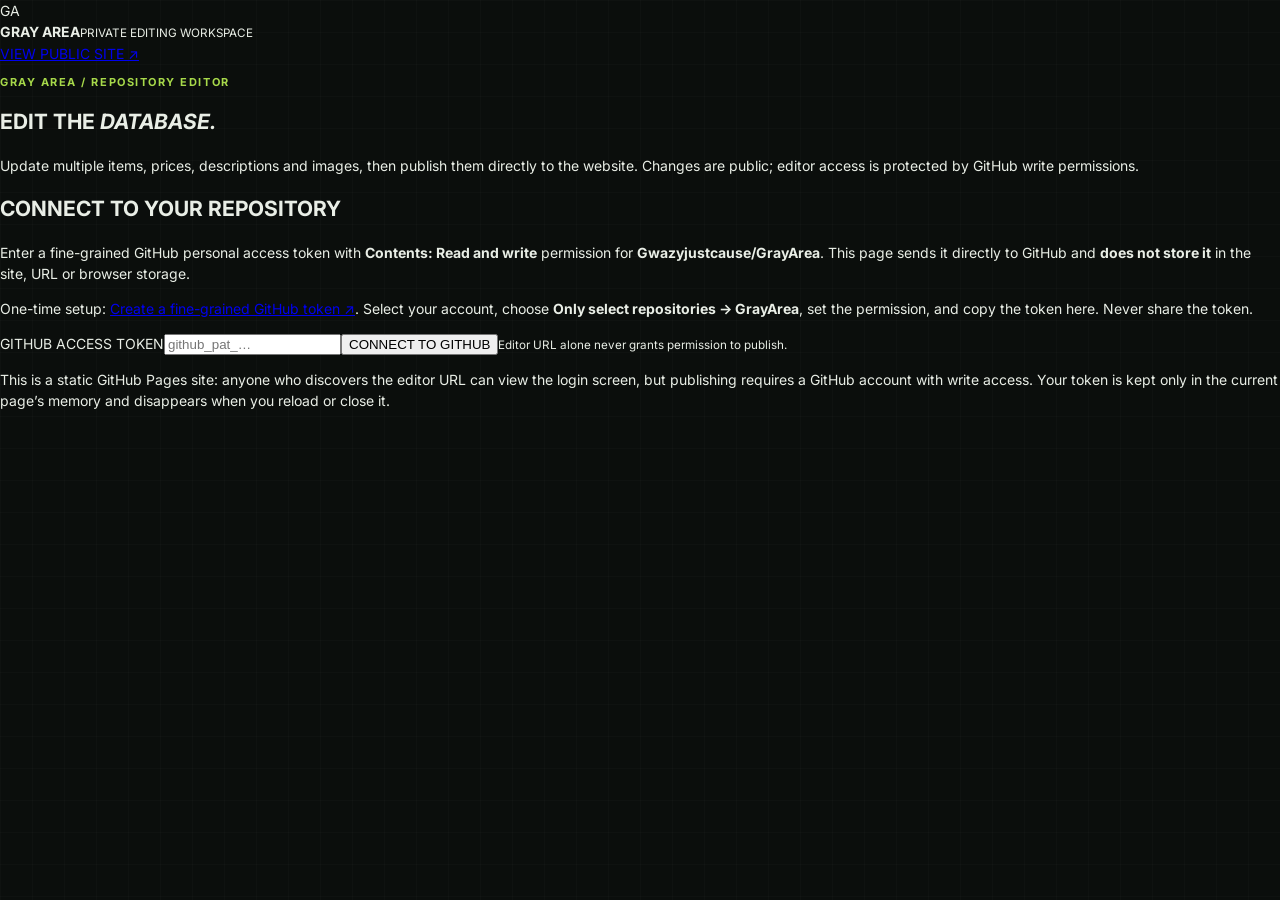
==== admin.html @ 48d6ee33 "Add unlisted credential-gated Gray Area admin editing page" ====
<!doctype html><html lang="en"><head><meta charset="utf-8"><meta name="viewport" content="width=device-width,initial-scale=1"><meta name="robots" content="noindex,nofollow"><title>Gray Area · Editor</title><link href="https://fonts.googleapis.com/css2?family=Barlow+Condensed:wght@500;600;700&family=Inter:wght@400;500;600&display=swap" rel="stylesheet"><link rel="stylesheet" href="styles.css"><link rel="stylesheet" href="site.css"><link rel="stylesheet" href="admin.css"></head><body>
<header class="editor-header"><div class="editor-logo"><span>GA</span><div><b>GRAY AREA</b><small>PRIVATE EDITING WORKSPACE</small></div></div><a href="index.html">VIEW PUBLIC SITE ↗</a></header>
<main class="editor-shell">
<section class="editor-intro"><p class="kicker">GRAY AREA / REPOSITORY EDITOR</p><h1>EDIT THE <em>DATABASE.</em></h1><p>Update multiple items, prices, descriptions and images, then publish them directly to the website. Changes are public; editor access is protected by GitHub write permissions.</p></section>
<section id="loginPanel" class="editor-login">
<div><h2>CONNECT TO YOUR REPOSITORY</h2><p>Enter a fine-grained GitHub personal access token with <b>Contents: Read and write</b> permission for <b>Gwazyjustcause/GrayArea</b>. This page sends it directly to GitHub and <b>does not store it</b> in the site, URL or browser storage.</p><p>One-time setup: <a href="https://github.com/settings/personal-access-tokens/new" target="_blank" rel="noopener noreferrer">Create a fine-grained GitHub token ↗</a>. Select your account, choose <b>Only select repositories → GrayArea</b>, set the permission, and copy the token here. Never share the token.</p></div>
<form id="connectForm"><label for="token">GITHUB ACCESS TOKEN</label><input id="token" type="password" required autocomplete="off" spellcheck="false" placeholder="github_pat_…"><button type="submit" id="connectButton">CONNECT TO GITHUB</button><small>Editor URL alone never grants permission to publish.</small></form>
</section>
<section id="workspace" hidden><div class="editor-workbar"><div><small>CONNECTED AS <b id="account">—</b></small><span id="syncStatus">Loading data…</span></div><div class="editor-workactions"><button id="newItem" type="button">+ ADD ITEM</button><button id="discard" type="button">DISCARD DRAFT</button><button id="disconnect" type="button">DISCONNECT</button></div></div>
<div class="editor-grid"><section class="editor-list"><div class="editor-list-header"><h2>ITEMS</h2><b id="totalCount">0</b></div><input id="filter" placeholder="Search item name, ID or category…" type="search" autocomplete="off"><div id="itemList" class="editor-item-list"></div><button id="loadMore" type="button">LOAD MORE</button></section>
<section class="editor-details"><h2 id="formHeading">SELECT AN ITEM</h2><p id="formSubheading">Select something on the left or add a new item.</p><form id="itemForm" hidden>
<label>ITEM NAME<input id="itemName" maxlength="120" required></label>
<div class="editor-2"><label>DISPLAY CATEGORY<input id="itemCategory" maxlength="80" required></label><label>DATASET (NEW ITEMS)<input id="itemDataset" maxlength="60" placeholder="e.g. loot_items"></label></div>
<div class="editor-2"><label>SELL PRICE ($)<input id="itemPrice" type="number" min="0" step=".01" required></label><label>INVENTORY SLOTS<input id="itemSlots" type="number" min="1" max="9999" required></label></div>
<label>DESCRIPTION<textarea id="itemDescription" rows="3" maxlength="1000" placeholder="Optional item notes"></textarea></label>
<div class="editor-imagebox"><label>ITEM IMAGE<input id="itemImage" type="file" accept="image/png,image/jpeg,image/webp,image/gif"></label><div class="editor-preview"><img id="imagePreview" alt="Item image preview" hidden><span id="emptyPreview">No image</span></div><p>PNG, JPG, WebP or GIF. Images are resized and uploaded to the repository as WebP when you publish.</p><label>OR IMAGE URL<input id="itemImageUrl" type="text" placeholder="https://… or admin-images/…"></label></div>
<div class="editor-editactions"><button id="stageItem" type="submit">ADD TO CHANGES</button><button id="revertItem" type="button" hidden>REVERT PUBLISHED EDIT</button><button id="deleteItem" type="button" hidden>DELETE ADDED ITEM</button></div></form>
</section></div>
<div id="publishBar" class="editor-publish"><div><strong id="changeCount">NO CHANGES</strong><small id="message">Edit or add an item, then click “Add to changes”.</small></div><button id="publish" type="button" disabled>PUBLISH TO WEBSITE</button></div>
</section>
<p class="editor-security">This is a static GitHub Pages site: anyone who discovers the editor URL can view the login screen, but publishing requires a GitHub account with write access. Your token is kept only in the current page’s memory and disappears when you reload or close it.</p>
</main><script src="admin.js" defer></script></body></html>
---- styles.css ----
:root{--ink:#e9eee6;--muted:#929b91;--bg:#0b0e0c;--panel:#111612;--line:#263027;--green:#a7cb45;--orange:#e59a45;--red:#d9665d;--shadow:0 24px 80px #0008}*{box-sizing:border-box}html{scroll-behavior:smooth}body{margin:0;background:var(--bg);color:var(--ink);font:14px/1.5 Inter,system-ui,sans-serif;background-image:linear-gradient(#ffffff04 1px,transparent 1px),linear-gradient(90deg,#ffffff04 1px,transparent 1px);background-size:32px 32px}.topbar{height:72px;padding:0 clamp(20px,5vw,76px);display:flex;align-items:center;justify-content:space-between;border-bottom:1px solid var(--line);background:#0b0e0ce8;backdrop-filter:blur(14px);position:sticky;top:0;z-index:10}.brand{color:var(--ink);text-decoration:none;display:flex;align-items:center;gap:12px;font:700 21px Barlow Condensed,sans-serif;letter-spacing:.12em}.brand-mark{display:grid;place-items:center;width:38px;height:38px;background:var(--green);color:#111;font-size:18px;letter-spacing:0;clip-path:polygon(10% 0,100% 0,100% 80%,85% 100%,0 100%,0 20%)}.build{font:600 11px Inter;letter-spacing:.13em;color:var(--muted);display:flex;align-items:center;gap:8px}.live-dot{width:7px;height:7px;border-radius:50%;background:var(--green);box-shadow:0 0 12px var(--green)}main{max-width:1480px;margin:auto}.hero{padding:clamp(70px,10vw,145px) clamp(20px,7vw,110px) 80px;min-height:570px;position:relative;overflow:hidden}.hero:after{content:"GA";position:absolute;right:-1vw;top:-80px;font:700 min(46vw,700px)/1 Barlow Condensed;color:#ffffff025;pointer-events:none}.eyebrow{font:600 11px Inter;letter-spacing:.2em;color:var(--green);margin:0 0 14px}.hero h1{font:700 clamp(56px,8vw,116px)/.84 Barlow Condensed,sans-serif;text-transform:uppercase;letter-spacing:-.035em;margin:0;max-width:1000px}.hero h1 em{color:var(--green);font-style:normal}.hero h1 span{color:transparent;-webkit-text-stroke:1px #6f786f}.intro{max-width:650px;color:#b6beb5;font-size:16px;margin:30px 0}.search-shell{height:68px;max-width:760px;display:flex;align-items:center;border:1px solid #3d493e;background:#141a15;position:relative;z-index:1;box-shadow:0 15px 50px #0006}.search-shell:focus-within{border-color:var(--green);box-shadow:0 0 0 3px #a7cb4516}.search-icon{font:500 29px Barlow Condensed;padding:0 20px;color:var(--green)}.search-shell input{height:100%;flex:1;border:0;outline:0;color:var(--ink);background:transparent;font:500 16px Inter;min-width:0}.search-shell input::placeholder{color:#697269}.search-shell kbd{margin:0 18px;padding:3px 9px;border:1px solid #3b443c;background:#0e120f;color:var(--muted)}.quick-stats{display:flex;gap:28px;margin-top:18px;color:var(--muted);font-size:12px;text-transform:uppercase;letter-spacing:.08em}.quick-stats b{color:var(--ink)}.catalog{display:grid;grid-template-columns:260px 1fr;border-top:1px solid var(--line);min-height:800px}.filters{padding:32px 24px 50px;border-right:1px solid var(--line);background:#0e120f}.filter-heading{display:flex;justify-content:space-between;align-items:center;font:600 11px Inter;letter-spacing:.14em;color:var(--muted);margin-bottom:20px}.filter-heading button{color:var(--green);background:none;border:0;font:600 10px Inter;cursor:pointer}.category-list{display:grid;gap:4px}.category-button{width:100%;border:0;border-left:2px solid transparent;background:none;color:#9aa39a;padding:10px 12px;text-align:left;cursor:pointer;display:flex;justify-content:space-between;font:500 12px Inter;text-transform:capitalize}.category-button:hover{background:#171d18;color:var(--ink)}.category-button.active{background:#1b231c;color:var(--green);border-left-color:var(--green)}.category-button small{color:#616b62}.results-area{padding:42px clamp(20px,4vw,56px) 80px}.results-head{display:flex;align-items:end;justify-content:space-between;margin-bottom:28px}.results-head h2{font:600 36px Barlow Condensed;margin:0;text-transform:uppercase;letter-spacing:.02em}.sort-label{font:600 10px Inter;letter-spacing:.12em;color:var(--muted);display:flex;align-items:center;gap:10px}.sort-label select{appearance:none;background:#141a15;color:var(--ink);border:1px solid var(--line);padding:10px 32px 10px 12px;font:500 12px Inter}.status{padding:40px 0;color:var(--muted)}.item-grid{display:grid;grid-template-columns:repeat(auto-fill,minmax(235px,1fr));gap:12px}.item-card{position:relative;min-height:218px;padding:18px;background:var(--panel);border:1px solid var(--line);cursor:pointer;text-align:left;color:var(--ink);overflow:hidden;transition:transform .16s,border-color .16s,background .16s}.item-card:hover{transform:translateY(-3px);border-color:#61713e;background:#151c16}.item-card:focus-visible{outline:2px solid var(--green);outline-offset:2px}.item-image{height:94px;display:grid;place-items:center;margin:-5px 0 10px}.item-image img{max-height:88px;max-width:92%;object-fit:contain;filter:drop-shadow(0 8px 12px #0008)}.image-fallback{font:700 46px Barlow Condensed;color:#29322a}.tag{display:inline-block;color:var(--green);font:600 9px Inter;letter-spacing:.13em;text-transform:uppercase;margin-bottom:5px}.item-card h3{font:600 21px/1.05 Barlow Condensed;margin:0 0 12px;text-transform:uppercase}.card-meta{display:flex;justify-content:space-between;align-items:end;color:var(--muted);font-size:11px}.price{font:600 17px Barlow Condensed;color:var(--ink)}.decision{position:absolute;right:0;top:0;padding:6px 9px;font:600 9px Inter;letter-spacing:.1em;background:#222b23;color:#aeb7ae}.decision.keep{color:var(--green)}.decision.sell{color:var(--orange)}.decision.mission{color:#8bb9e1}.load-more{display:block;margin:30px auto 0;background:var(--green);color:#0b0e0c;border:0;padding:14px 28px;font:700 12px Inter;letter-spacing:.12em;cursor:pointer}dialog{width:min(680px,calc(100% - 28px));border:1px solid #435045;background:#111612;color:var(--ink);padding:0;box-shadow:var(--shadow)}dialog::backdrop{background:#050705d9;backdrop-filter:blur(5px)}.dialog-close{position:absolute;right:12px;top:8px;border:0;background:none;color:var(--muted);font-size:28px;cursor:pointer}.detail{padding:42px}.detail-top{display:grid;grid-template-columns:160px 1fr;gap:25px;align-items:center}.detail-image{height:140px;background:#0d110e;display:grid;place-items:center}.detail-image img{max-width:90%;max-height:125px;object-fit:contain}.detail h2{font:700 40px/1 Barlow Condensed;margin:5px 0 10px;text-transform:uppercase}.detail p{color:#aeb6ad}.detail-grid{display:grid;grid-template-columns:repeat(3,1fr);gap:1px;background:var(--line);margin-top:28px;border:1px solid var(--line)}.detail-stat{background:#121713;padding:14px}.detail-stat small{display:block;color:var(--muted);font-size:9px;letter-spacing:.12em;text-transform:uppercase}.detail-stat b{font:600 17px Barlow Condensed}.raw-fields{margin-top:25px;border-top:1px solid var(--line);padding-top:18px;display:grid;grid-template-columns:1fr 1fr;gap:9px 20px}.raw-field{display:flex;justify-content:space-between;gap:12px;color:var(--muted);font-size:11px}.raw-field b{color:var(--ink);font-weight:500;text-align:right;overflow-wrap:anywhere}footer{display:flex;justify-content:space-between;padding:28px clamp(20px,5vw,76px);border-top:1px solid var(--line);color:#687168;font-size:10px;letter-spacing:.1em}@media(max-width:780px){.topbar{height:62px}.hero{padding-top:70px;min-height:auto}.hero h1{font-size:58px}.quick-stats{gap:12px;flex-wrap:wrap}.catalog{display:block}.filters{border-right:0;border-bottom:1px solid var(--line);padding:20px}.category-list{display:flex;overflow:auto;padding-bottom:6px}.category-button{width:auto;flex:0 0 auto;border-left:0;border-bottom:2px solid transparent}.category-button.active{border-bottom-color:var(--green)}.results-area{padding-top:28px}.results-head{align-items:flex-start;gap:20px}.item-grid{grid-template-columns:repeat(2,minmax(0,1fr));gap:8px}.item-card{min-height:200px;padding:13px}.detail{padding:38px 22px 25px}.detail-top{grid-template-columns:1fr}.detail-image{height:120px}.detail-grid{grid-template-columns:1fr 1fr}.raw-fields{grid-template-columns:1fr}footer{display:grid;gap:8px}}@media(max-width:430px){.hero h1{font-size:49px}.search-shell{height:58px}.search-shell kbd{display:none}.item-grid{grid-template-columns:1fr}.sort-label{display:none}}
---- site.css ----
:root{--ga-bg:#090d0a;--ga-panel:#111712;--ga-panel2:#161e17;--ga-line:#28342a;--ga-green:#a7d94a;--ga-orange:#df9b55;--ga-text:#e8ede7;--ga-muted:#8f9b90}.site-header{position:sticky;top:0;z-index:20;display:grid;grid-template-columns:auto 1fr auto;align-items:center;gap:32px;padding:0 4vw;height:70px;border-bottom:1px solid var(--ga-line);background:rgba(9,13,10,.96);backdrop-filter:blur(12px)}.site-brand{display:flex;align-items:center;gap:10px;color:var(--ga-text);text-decoration:none;font-family:'Barlow Condensed',sans-serif;letter-spacing:.08em}.site-brand span{display:grid;place-items:center;width:35px;height:35px;background:var(--ga-green);color:#111;font-weight:800}.site-header nav{display:flex;justify-content:center;gap:28px}.site-header nav a{padding:25px 0 22px;color:var(--ga-muted);text-decoration:none;font:600 12px Inter,sans-serif;border-bottom:2px solid transparent}.site-header nav a:hover,.site-header nav a.active{color:var(--ga-text);border-color:var(--ga-green)}.header-cta,.primary,.secondary{display:inline-flex;align-items:center;justify-content:center;text-decoration:none;font:700 12px 'Barlow Condensed',sans-serif;letter-spacing:.08em}.header-cta,.primary{padding:11px 16px;background:var(--ga-green);color:#111}.secondary{padding:11px 16px;border:1px solid #59655a;color:var(--ga-text)}.site-main{max-width:1440px;margin:auto;padding:0 4vw}.home-hero{min-height:590px;display:grid;grid-template-columns:minmax(0,1.5fr) minmax(300px,.65fr);align-items:center;gap:8vw;border-bottom:1px solid var(--ga-line);background:radial-gradient(circle at 15% 40%,rgba(117,153,55,.13),transparent 34%)}.kicker{color:var(--ga-green);font:700 11px Inter,sans-serif;letter-spacing:.14em}.home-hero h1,.page-hero h1{margin:14px 0;color:var(--ga-text);font:700 clamp(66px,9vw,130px)/.8 'Barlow Condensed',sans-serif;text-transform:uppercase}.home-hero h1 em,.page-hero h1 em{color:var(--ga-green);font-style:normal}.home-hero>div>p:not(.kicker){max-width:650px;color:#a8b1a8;font-size:17px;line-height:1.7}.hero-actions{display:flex;gap:10px;margin-top:28px}.field-brief{padding:28px;border:1px solid #3b493b;background:linear-gradient(145deg,#172018,#0f1410)}.field-brief>span{color:var(--ga-green);font:700 10px Inter,sans-serif;letter-spacing:.14em}.field-brief strong{display:block;margin:16px 0;color:var(--ga-text);font:700 34px/1 'Barlow Condensed',sans-serif;text-transform:uppercase}.field-brief p{color:var(--ga-muted);font-size:13px;line-height:1.6}.field-brief a{color:var(--ga-green);font-size:12px;text-decoration:none}.decision-grid{display:grid;grid-template-columns:repeat(4,1fr);margin:54px 0;gap:1px;background:var(--ga-line);border:1px solid var(--ga-line)}.decision-card{min-height:260px;padding:26px;background:var(--ga-panel);color:var(--ga-text);text-decoration:none;transition:.2s}.decision-card:hover{background:var(--ga-panel2);transform:translateY(-3px)}.decision-card small{color:var(--ga-green);font-weight:700;letter-spacing:.12em}.decision-card h2{margin:55px 0 8px;font:700 31px 'Barlow Condensed',sans-serif;text-transform:uppercase}.decision-card p{min-height:58px;color:var(--ga-muted);font-size:12px;line-height:1.55}.decision-card b{color:var(--ga-green);font:700 11px Inter,sans-serif}.intel-strip{display:grid;grid-template-columns:repeat(4,1fr);padding:26px 0;border-block:1px solid var(--ga-line)}.intel-strip div{padding:0 22px;border-right:1px solid var(--ga-line)}.intel-strip div:last-child{border:0}.intel-strip small,.intel-strip span{display:block;color:var(--ga-muted);font-size:10px}.intel-strip strong{display:block;margin:4px 0;color:var(--ga-text);font:700 32px 'Barlow Condensed',sans-serif}.section-block{padding:78px 0}.section-heading h2{margin:8px 0 30px;color:var(--ga-text);font:700 44px 'Barlow Condensed',sans-serif;text-transform:uppercase}.steps{display:grid;grid-template-columns:repeat(4,1fr);gap:18px}.steps article,.guide-card,.weapon-card,.vendor-card,.route-card{padding:23px;border:1px solid var(--ga-line);background:var(--ga-panel)}.steps article>span{display:grid;place-items:center;width:30px;height:30px;background:var(--ga-green);color:#111;font-weight:800}.steps h3,.guide-card h3,.route-card h3{margin:25px 0 8px;color:var(--ga-text);font:700 23px 'Barlow Condensed',sans-serif;text-transform:uppercase}.steps p,.guide-card p,.route-card p,.weapon-card p,.vendor-card p{color:var(--ga-muted);font-size:12px;line-height:1.6}.site-footer{display:flex;justify-content:space-between;padding:26px 4vw;border-top:1px solid var(--ga-line);color:#667067;font-size:9px;letter-spacing:.08em}.page-hero{padding:95px 0 55px;border-bottom:1px solid var(--ga-line)}.page-hero h1{font-size:clamp(58px,8vw,108px)}.page-hero>p:last-child{max-width:720px;color:#aab3aa;font-size:16px;line-height:1.6}.guide-grid{display:grid;grid-template-columns:repeat(3,1fr);gap:16px}.guide-card strong{display:block;color:var(--ga-green);font:700 28px 'Barlow Condensed',sans-serif}.route-list,.weapon-list,.vendor-list{display:grid;gap:14px}.route-card{display:grid;grid-template-columns:110px 1fr auto;align-items:center;gap:24px}.route-number{color:var(--ga-green);font:700 54px 'Barlow Condensed',sans-serif}.route-card h3{margin:0 0 5px}.route-yield{color:var(--ga-text);font:700 22px 'Barlow Condensed',sans-serif;white-space:nowrap}.warning{margin:22px 0;padding:16px;border-left:3px solid var(--ga-orange);background:#1c1710;color:#bea889;font-size:12px}.weapon-card{display:grid;grid-template-columns:120px 1fr 210px;gap:22px;align-items:center}.weapon-image{display:grid;place-items:center;height:100px;background:#0b100c}.weapon-image img{max-width:95%;max-height:90%;object-fit:contain}.weapon-image span{color:#344035;font:700 30px 'Barlow Condensed',sans-serif}.weapon-card h2{margin:0;color:var(--ga-text);font:700 30px 'Barlow Condensed',sans-serif}.weapon-tags{display:flex;flex-wrap:wrap;gap:5px;margin-top:10px}.weapon-tags span,.confidence{padding:5px 7px;border:1px solid #3c493d;color:#aab4aa;font-size:9px;text-transform:uppercase}.weapon-verdict{padding-left:20px;border-left:1px solid var(--ga-line)}.weapon-verdict b{display:block;color:var(--ga-green);font:700 20px 'Barlow Condensed',sans-serif}.weapon-verdict span{color:var(--ga-muted);font-size:10px}.vendor-list{grid-template-columns:repeat(3,1fr)}.vendor-card h2{margin:10px 0;color:var(--ga-text);font:700 28px 'Barlow Condensed',sans-serif}.vendor-card>span{display:inline-grid;place-items:center;width:38px;height:38px;background:#1c271b;color:var(--ga-green);font-weight:800}.vendor-card ul{padding-left:17px;color:#aab3aa;font-size:12px;line-height:1.8}.vendor-priority{color:var(--ga-green);font:700 10px Inter,sans-serif;letter-spacing:.1em}.source-list{margin-top:35px;color:#738074;font-size:10px;line-height:1.7}.source-list a{color:#9fba77}.catalog-page{max-width:none;padding:0}.catalog-page .topbar{display:none}.catalog-page main{padding-top:25px}.catalog-page .hero{padding-top:80px}.catalog-nav{position:sticky;top:0;z-index:30}
@media(max-width:980px){.site-header{grid-template-columns:auto 1fr}.header-cta{display:none}.site-header nav{justify-content:flex-end;gap:15px}.decision-grid,.steps,.intel-strip{grid-template-columns:repeat(2,1fr)}.home-hero{grid-template-columns:1fr;padding:80px 0}.field-brief{margin-bottom:50px}.guide-grid,.vendor-list{grid-template-columns:1fr 1fr}.weapon-card{grid-template-columns:100px 1fr}.weapon-verdict{grid-column:2}.route-card{grid-template-columns:70px 1fr}.route-yield{grid-column:2}}
@media(max-width:650px){.site-header{height:auto;padding:12px 18px;display:flex;align-items:flex-start}.site-brand b{display:none}.site-header nav{overflow-x:auto;justify-content:flex-start;gap:16px}.site-header nav a{padding:10px 0;white-space:nowrap}.site-main{padding:0 18px}.home-hero{min-height:auto}.home-hero h1{font-size:66px}.decision-grid,.steps,.intel-strip,.guide-grid,.vendor-list{grid-template-columns:1fr}.decision-card{min-height:210px}.decision-card h2{margin-top:35px}.intel-strip div{padding:16px 4px;border-right:0;border-bottom:1px solid var(--ga-line)}.weapon-card{grid-template-columns:1fr}.weapon-image{height:150px}.weapon-verdict{grid-column:auto;border-left:0;border-top:1px solid var(--ga-line);padding:14px 0 0}.route-card{grid-template-columns:55px 1fr}.site-footer{gap:16px;flex-direction:column}}

.weapon-hero{display:grid;grid-template-columns:1fr 300px;gap:8vw;align-items:end}.loadout-rule{padding:28px;border:1px solid #405040;background:radial-gradient(circle at top right,rgba(167,217,74,.15),transparent 55%),#111712}.loadout-rule small{color:var(--ga-green);letter-spacing:.12em}.loadout-rule strong{display:block;margin:15px 0;color:var(--ga-text);font:700 45px/.84 'Barlow Condensed',sans-serif}.loadout-rule p{color:var(--ga-muted);font-size:11px;line-height:1.6}.weapon-path{display:grid;grid-template-columns:1fr auto 1fr auto 1fr auto 1fr;align-items:center;gap:10px}.weapon-path>i{color:#637063;font-style:normal;font-size:24px}.path-stage{position:relative;min-height:275px;padding:18px;border:1px solid var(--ga-line);background:linear-gradient(180deg,#121a13,#0d120e)}.path-stage.recommended{border-color:var(--ga-green);box-shadow:inset 0 0 30px rgba(167,217,74,.06)}.path-stage>span{position:absolute;right:12px;top:10px;color:#3e4c40;font:700 25px 'Barlow Condensed',sans-serif}.path-stage img{display:block;width:100%;height:105px;margin:18px 0;object-fit:contain}.path-stage small{color:var(--ga-green);font-size:9px;letter-spacing:.1em}.path-stage h3{margin:5px 0;color:var(--ga-text);font:700 25px 'Barlow Condensed',sans-serif}.path-stage p{color:var(--ga-muted);font-size:10px;line-height:1.5}.comparison-wrap{overflow-x:auto;border:1px solid var(--ga-line)}.weapon-table{width:100%;min-width:780px;border-collapse:collapse;background:var(--ga-panel);color:#aab3aa;font-size:11px}.weapon-table th{padding:12px 15px;background:#0d120e;color:#687469;text-align:left;font-size:9px;letter-spacing:.1em}.weapon-table td{padding:15px;border-top:1px solid var(--ga-line)}.weapon-table tr.highlight{background:#182117}.weapon-table td b{display:block;color:var(--ga-text);font:700 18px 'Barlow Condensed',sans-serif}.weapon-table td small{color:#788379}.meter{display:block;width:110px;height:6px;background:#293029}.meter i{display:block;height:100%;background:var(--ga-green)}.cost{display:inline-block;padding:5px 7px;border:1px solid}.cost.low{color:var(--ga-green)}.cost.medium{color:#dcc264}.cost.high{color:#e18b62}.chart-note{color:#667168;font-size:9px}.ammo-section{border-block:1px solid var(--ga-line)}.ammo-grid{display:grid;grid-template-columns:1fr 1fr;gap:14px}.ammo-grid article{padding:20px;border:1px solid var(--ga-line);background:var(--ga-panel)}.ammo-grid header{display:flex;justify-content:space-between}.ammo-grid header b{color:var(--ga-text);font:700 22px 'Barlow Condensed',sans-serif}.ammo-grid header span{color:#718073;font-size:9px}.ammo-ladder{display:flex;align-items:center;gap:7px;margin:20px 0}.ammo-ladder span,.ammo-ladder strong{padding:6px 8px;border:1px solid #3d483e;color:#9ca89e;font-size:10px}.ammo-ladder strong{border-color:var(--ga-green);color:var(--ga-green)}.ammo-ladder i{color:#566157;font-style:normal}.ammo-grid p{color:var(--ga-muted);font-size:10px;line-height:1.55}.unlock-grid{display:grid;grid-template-columns:repeat(3,1fr);gap:15px}.unlock-grid article{padding:20px;border:1px solid var(--ga-line);background:var(--ga-panel)}.unlock-image{height:150px;margin:-5px -5px 18px;background:radial-gradient(circle,#263027,#0b100c)}.unlock-image img{width:100%;height:100%;object-fit:contain}.unlock-grid h3{margin:10px 0;color:var(--ga-text);font:700 26px 'Barlow Condensed',sans-serif}.unlock-grid ol{padding-left:18px;color:#a0aaa1;font-size:10px;line-height:1.8}.unlock-grid article>b{color:var(--ga-green);font-size:10px}.risk{display:inline-block;padding:5px 7px;border:1px solid;font-size:8px;letter-spacing:.08em}.risk.medium{color:#d7bd62}.risk.high,.risk.extreme{color:#dd825f}.build-priority{display:grid;grid-template-columns:repeat(4,1fr);gap:1px;background:var(--ga-line);border:1px solid var(--ga-line)}.build-priority article{padding:22px;background:var(--ga-panel)}.build-priority span{color:var(--ga-green);font:700 28px 'Barlow Condensed',sans-serif}.build-priority b{display:block;margin:20px 0 8px;color:var(--ga-text);font:700 20px 'Barlow Condensed',sans-serif}.build-priority p{color:var(--ga-muted);font-size:10px;line-height:1.5}
@media(max-width:980px){.weapon-hero{grid-template-columns:1fr}.weapon-path{grid-template-columns:1fr 1fr}.weapon-path>i{display:none}.unlock-grid{grid-template-columns:1fr}.build-priority{grid-template-columns:1fr 1fr}}
@media(max-width:650px){.weapon-path,.ammo-grid,.build-priority{grid-template-columns:1fr}.loadout-rule{margin-bottom:20px}.ammo-ladder{flex-wrap:wrap}}

.money-hero{display:grid;grid-template-columns:1fr 290px;gap:8vw;align-items:end}.jackpot-card{position:relative;overflow:hidden;min-height:285px;padding:22px;border:1px solid #88733d;background:radial-gradient(circle at 65% 24%,rgba(213,176,67,.25),transparent 38%),linear-gradient(140deg,#241f10,#12160e)}.jackpot-card img{display:block;width:100%;height:135px;object-fit:contain}.jackpot-card small,.jackpot-card span{display:block;color:#d3b968;font-size:9px;letter-spacing:.1em}.jackpot-card strong{display:block;color:#fbdd71;font:700 48px 'Barlow Condensed',sans-serif}.jackpot-grid{display:grid;grid-template-columns:repeat(4,1fr);gap:10px}.jackpot-grid article{min-height:218px;padding:15px;border:1px solid var(--ga-line);background:#111712}.jackpot-grid article:nth-child(-n+2){border-color:#806d37;background:linear-gradient(160deg,#211e10,#111712)}.jackpot-grid img{width:100%;height:86px;object-fit:contain}.jackpot-grid small{display:block;color:#809080;font-size:8px;letter-spacing:.1em}.jackpot-grid b{display:block;margin:4px 0;color:var(--ga-text);font:700 19px 'Barlow Condensed',sans-serif}.jackpot-grid strong{display:block;color:var(--ga-green);font:700 25px 'Barlow Condensed',sans-serif}.jackpot-grid article:nth-child(-n+2) strong{color:#f0ca5b}.jackpot-grid span{display:block;color:#839083;font-size:9px;line-height:1.45}.decision-flow{display:grid;grid-template-columns:1fr auto 1fr auto 1fr;gap:12px;align-items:stretch}.decision-flow article{padding:24px;border:1px solid var(--ga-line);background:var(--ga-panel)}.decision-flow article>span{display:block;color:var(--ga-green);font:700 28px 'Barlow Condensed',sans-serif}.decision-flow h3{margin:22px 0 7px;color:var(--ga-text);font:700 25px 'Barlow Condensed',sans-serif}.decision-flow p{color:var(--ga-muted);font-size:11px;line-height:1.6}.decision-flow a,.decision-flow b{color:var(--ga-green);font-size:10px;letter-spacing:.07em;text-decoration:none}.decision-flow>i{align-self:center;color:#637063;font-size:25px;font-style:normal}.route-map{position:relative;display:grid;grid-template-columns:repeat(4,1fr);gap:16px}.route-map-line{position:absolute;left:9%;right:9%;top:29px;height:1px;background:#536151}.route-map article{position:relative;padding:18px;border:1px solid var(--ga-line);background:var(--ga-panel)}.route-map article>span{position:relative;z-index:1;display:grid;place-items:center;width:42px;height:42px;margin-bottom:36px;background:var(--ga-green);color:#0e130e;font:700 22px 'Barlow Condensed',sans-serif}.route-map h3{margin:0 0 7px;color:var(--ga-text);font:700 25px 'Barlow Condensed',sans-serif}.route-map p{min-height:104px;color:var(--ga-muted);font-size:11px;line-height:1.55}.route-map em{color:var(--ga-green);font-size:9px;font-style:normal;letter-spacing:.08em}.location-grid{display:grid;grid-template-columns:repeat(3,1fr);gap:14px}.location-grid article{min-height:250px;padding:26px;border:1px solid var(--ga-line);background:radial-gradient(circle at 90% 10%,rgba(84,108,46,.17),transparent 45%),var(--ga-panel)}.location-grid h3{margin:14px 0 10px;color:var(--ga-text);font:700 32px 'Barlow Condensed',sans-serif}.location-grid p{min-height:100px;color:var(--ga-muted);font-size:12px;line-height:1.6}.location-grid span{color:var(--ga-green);font-size:9px;letter-spacing:.08em}.packing-grid{display:grid;grid-template-columns:repeat(4,1fr);gap:1px;background:var(--ga-line);border:1px solid var(--ga-line)}.packing-grid article{min-height:220px;padding:20px;background:var(--ga-panel)}.packing-grid b{font-size:10px;letter-spacing:.1em}.packing-grid .keep b{color:var(--ga-green)}.packing-grid .maybe b{color:#dcc264}.packing-grid .drop b{color:#e28b62}.packing-grid h3{margin:40px 0 8px;color:var(--ga-text);font:700 27px 'Barlow Condensed',sans-serif}.packing-grid p{color:var(--ga-muted);font-size:11px;line-height:1.6}.money-compare{display:grid;grid-template-columns:1fr 1fr;gap:14px}.money-compare article{padding:28px;border:1px solid var(--ga-line);background:var(--ga-panel)}.money-compare article:last-child{border-color:#46603f}.money-compare small{color:var(--ga-green);font-size:10px;letter-spacing:.1em}.money-compare h3{margin:10px 0 15px;color:var(--ga-text);font:700 30px 'Barlow Condensed',sans-serif}.money-compare ul{padding-left:18px;color:#a0aaa1;font-size:12px;line-height:1.9}
.gear-hero{display:grid;grid-template-columns:1fr 300px;gap:8vw;align-items:end}.gear-rule{padding:28px;border:1px solid #405040;background:radial-gradient(circle at top right,rgba(167,217,74,.15),transparent 55%),#111712}.gear-rule small{color:var(--ga-green);letter-spacing:.12em}.gear-rule strong{display:block;margin:15px 0;color:var(--ga-text);font:700 42px/.84 'Barlow Condensed',sans-serif}.gear-rule p{color:var(--ga-muted);font-size:11px;line-height:1.6}.kit-grid{display:grid;grid-template-columns:repeat(4,1fr);gap:12px}.kit-grid article{padding:18px;border:1px solid var(--ga-line);background:var(--ga-panel)}.kit-grid article.featured{border-color:var(--ga-green);background:linear-gradient(165deg,#192517,#101511)}.kit-grid header{display:flex;align-items:center;gap:10px}.kit-grid header span{color:#3d4c3e;font:700 30px 'Barlow Condensed',sans-serif}.kit-grid header small{color:var(--ga-green);font-size:8px;letter-spacing:.09em}.kit-visual{display:grid;grid-template-columns:1.35fr 1fr 1fr;align-items:center;gap:5px;height:110px;margin:12px 0;background:radial-gradient(circle,#263027,#0b100c)}.kit-visual img{width:100%;height:100%;object-fit:contain}.kit-grid h3{margin:8px 0;color:var(--ga-text);font:700 25px 'Barlow Condensed',sans-serif}.kit-grid ul{min-height:145px;padding-left:16px;color:#a1aba1;font-size:10px;line-height:1.7}.kit-grid article>b{color:var(--ga-green);font-size:9px}.gear-table{width:100%;min-width:820px;border-collapse:collapse;background:var(--ga-panel);color:#aab3aa;font-size:11px}.gear-table th{padding:12px 15px;background:#0d120e;color:#687469;text-align:left;font-size:9px;letter-spacing:.1em}.gear-table td{padding:15px;border-top:1px solid var(--ga-line)}.gear-table td b{display:block;color:var(--ga-text);font:700 17px 'Barlow Condensed',sans-serif}.gear-table td small{color:#738075;font-size:9px}.gear-takeaway{display:grid;grid-template-columns:1fr 1fr;gap:12px;margin-top:13px}.gear-takeaway article{display:grid;grid-template-columns:130px 1fr;gap:17px;align-items:center;padding:14px;border:1px solid var(--ga-line);background:var(--ga-panel)}.gear-takeaway img{width:100%;height:105px;object-fit:contain}.gear-takeaway b{color:var(--ga-text);font:700 23px 'Barlow Condensed',sans-serif}.gear-takeaway p{color:var(--ga-muted);font-size:11px;line-height:1.55}.bag-grid{display:grid;grid-template-columns:repeat(6,1fr);gap:10px}.bag-grid article{min-height:250px;padding:14px;border:1px solid var(--ga-line);background:var(--ga-panel)}.bag-grid img{width:100%;height:105px;object-fit:contain}.bag-grid h3{margin:14px 0 3px;color:var(--ga-text);font:700 22px 'Barlow Condensed',sans-serif}.bag-grid strong{color:var(--ga-green);font-size:10px}.bag-grid p{color:var(--ga-muted);font-size:10px;line-height:1.45}.optic-grid{display:grid;grid-template-columns:repeat(4,1fr);gap:12px}.optic-grid article{position:relative;min-height:290px;padding:18px;border:1px solid var(--ga-line);background:var(--ga-panel)}.optic-grid article>span{color:var(--ga-green);font-size:8px;letter-spacing:.09em}.optic-grid img{display:block;width:100%;height:110px;margin:15px 0;object-fit:contain}.optic-grid h3{margin:0;color:var(--ga-text);font:700 25px 'Barlow Condensed',sans-serif}.optic-grid p{min-height:65px;color:var(--ga-muted);font-size:10px;line-height:1.55}.optic-grid b{color:#b4c3b1;font-size:9px}.device-grid{display:grid;grid-template-columns:repeat(4,1fr);gap:12px}.device-grid article{padding:18px;border:1px solid var(--ga-line);background:var(--ga-panel)}.device-grid img{display:block;width:100%;height:110px;object-fit:contain}.device-grid h3{margin:12px 0 5px;color:var(--ga-text);font:700 24px 'Barlow Condensed',sans-serif}.device-grid p{color:var(--ga-muted);font-size:10px;line-height:1.6}.device-grid p b{color:var(--ga-text)}
@media(max-width:980px){.money-hero,.gear-hero{grid-template-columns:1fr}.jackpot-card,.gear-rule{margin-bottom:20px}.jackpot-grid{grid-template-columns:repeat(2,1fr)}.decision-flow{grid-template-columns:1fr}.decision-flow>i{display:none}.route-map{grid-template-columns:1fr 1fr}.route-map-line{display:none}.location-grid,.kit-grid,.optic-grid,.device-grid{grid-template-columns:1fr 1fr}.bag-grid{grid-template-columns:repeat(3,1fr)}}
@media(max-width:650px){.jackpot-grid,.route-map,.location-grid,.packing-grid,.money-compare,.kit-grid,.gear-takeaway,.bag-grid,.optic-grid,.device-grid{grid-template-columns:1fr}.route-map p,.location-grid p,.kit-grid ul,.optic-grid p{min-height:0}.gear-takeaway article{grid-template-columns:90px 1fr}.kit-visual{height:145px}.bag-grid article{min-height:190px}}
.decision-grid{grid-template-columns:repeat(auto-fit,minmax(215px,1fr))}


/* Rogue Ops 0.5 sitewide refresh */
.site-header{grid-template-columns:auto minmax(0,1fr) auto;gap:18px}
.site-header nav{gap:clamp(9px,1.2vw,23px);min-width:0}
.site-header nav a{white-space:nowrap}
.site-main .ops-banner{display:flex;gap:22px;align-items:center;justify-content:space-between;padding:16px 22px;margin-top:28px;background:#18251a;border:1px solid #567545}
.ops-banner b{color:#b8e77c;font-size:11px;letter-spacing:.12em}
.ops-banner p{margin:4px 0 0;color:#c2cfc0;font-size:12px}
.ops-banner a{font-size:12px;color:#c7ef99;white-space:nowrap}
.ops-hero{background:radial-gradient(circle at 80% 30%,rgba(126,164,62,.12),transparent 46%)}
.ops-hero h1{font-size:clamp(72px,9vw,126px)}
.ops-hero .hero-actions{margin-top:26px}
.ops-alert{margin:20px 0;padding:18px 22px;background:#1a1a12;border-left:3px solid #df9b55}
.ops-alert b{color:#e4ad69;font-size:11px;letter-spacing:.12em}
.ops-alert p{margin:7px 0 0;color:#c4b8a0;font-size:12px;line-height:1.65}
.ops-grid{display:grid;grid-template-columns:repeat(3,minmax(0,1fr));gap:14px}
.ops-card{display:flex;flex-direction:column;min-height:214px;padding:24px;background:#111712;border:1px solid #2d3b2f}
.ops-card small{color:#a7d94a;letter-spacing:.13em;font-size:10px;font-weight:700}
.ops-card h3{font:700 28px 'Barlow Condensed',sans-serif;text-transform:uppercase;margin:13px 0 6px;color:#e8ede7}
.ops-card p{color:#aab6a8;font-size:12px;line-height:1.7;margin:0 0 18px}
.ops-card a{margin-top:auto;color:#b8e77c;font-size:11px;font-weight:700;text-decoration:none}
.ops-roadmap{display:grid;grid-template-columns:repeat(4,minmax(0,1fr));gap:14px}
.ops-roadmap article{padding:25px;background:#111712;border-top:2px solid #607f3f}
.ops-roadmap span{font:700 38px 'Barlow Condensed',sans-serif;color:#a7d94a}
.ops-roadmap h3{font:700 25px 'Barlow Condensed',sans-serif;color:#e8ede7;text-transform:uppercase;margin:13px 0}
.ops-roadmap p{font-size:12px;color:#a5b0a5;line-height:1.7}
.ops-compare{display:grid;grid-template-columns:repeat(2,minmax(0,1fr));gap:14px}
.ops-compare article{padding:24px;background:#121b14;border:1px solid #2d3b2f}
.ops-compare h3{font:700 28px 'Barlow Condensed',sans-serif;color:#e8ede7;margin:0 0 10px;text-transform:uppercase}
.ops-compare p{font-size:12px;color:#a9b6a7;line-height:1.65}
.ops-patches{border:1px solid #304331}
.ops-patches>div{display:grid;grid-template-columns:180px 1fr;gap:20px;padding:17px 24px;border-bottom:1px solid #304331;background:#111712;color:#b9c6b9;font-size:12px}
.ops-patches>div:last-child{border-bottom:0}
.ops-patches b{color:#a7d94a;font-size:11px}
.ops-sources,.ops-disclaimer{font-size:12px;color:#a1aea0;line-height:2}
.ops-sources a{color:#b6dd7d}
.site-main .legacy-note{margin:24px 0;padding:18px 22px;border-left:3px solid #df9b55;background:#211b13;color:#ddc6a9;font-size:12px;line-height:1.7}
.legacy-note a{color:#f0cd8f}
.site-main .field-note{padding:15px 20px;background:#132016;border:1px solid #365136;color:#b2c7aa;font-size:12px;line-height:1.7}
.field-note a{color:#c2e995}
.ref-table{width:100%;border-collapse:collapse;color:#b5c2b3;font-size:12px;background:#121a13}
.ref-table th,.ref-table td{border-bottom:1px solid #2c3b2e;padding:15px 17px;text-align:left;vertical-align:top}
.ref-table th{color:#a7d94a;letter-spacing:.1em;font-size:10px}
.ref-table td b{color:#e3ece1}
.quick-links{display:flex;flex-wrap:wrap;gap:9px;margin-top:20px}
.quick-links a{padding:10px 15px;border:1px solid #4d6744;text-decoration:none;color:#bddb9b;font-size:11px;font-weight:700}
.quick-links a:hover{background:#24351f}
@media(max-width:1250px){.site-header{display:flex;gap:14px}.site-header nav{overflow-x:auto;justify-content:flex-start;flex:1;scrollbar-width:thin}.site-header nav a{padding:20px 0 17px}.site-header .header-cta{display:none}.ops-grid{grid-template-columns:repeat(2,minmax(0,1fr))}.ops-roadmap{grid-template-columns:repeat(2,minmax(0,1fr))}}
@media(max-width:700px){.site-header{align-items:center}.site-header nav{min-width:0}.ops-grid,.ops-roadmap,.ops-compare{grid-template-columns:1fr}.ops-patches>div{grid-template-columns:1fr;gap:5px}.site-main .ops-banner{align-items:flex-start;flex-direction:column}.ops-hero h1{font-size:68px}.ops-card{min-height:auto}.ref-table{display:block;overflow-x:auto}}


/* Practical tool-first site */
.utility-home{padding-top:0}
.utility-hero{min-height:290px;padding:64px 0 42px;display:flex;justify-content:space-between;align-items:end;gap:20px;border-bottom:1px solid #2a3a2c}
.utility-hero h1{font:700 clamp(67px,9vw,125px)/.82 'Barlow Condensed',sans-serif;letter-spacing:-.02em;margin:12px 0;text-transform:uppercase}
.utility-hero h1 em{font-style:normal;color:#a7d94a}
.utility-hero p:not(.kicker){font-size:16px;color:#a6b3a4;margin-bottom:0}
.utility-hero-tag{text-align:right;padding:18px 22px;background:#121b14;border:1px solid #39543a}
.utility-hero-tag b,.utility-hero-tag span,.utility-hero-tag small{display:block}
.utility-hero-tag b{font:700 26px 'Barlow Condensed',sans-serif;color:#a7d94a}
.utility-hero-tag span{color:#e4eee0;font-weight:700;font-size:12px;letter-spacing:.1em}
.utility-hero-tag small{font-size:10px;color:#91a18f;margin-top:6px}
.utility-tools{display:grid;grid-template-columns:repeat(3,minmax(0,1fr));gap:14px;padding:30px 0}
.utility-tool{display:flex;flex-direction:column;min-height:325px;padding:26px 27px;text-decoration:none;color:#e5ece2;border:1px solid #314435;background:linear-gradient(135deg,#152019,#101612 76%);transition:background .16s,border-color .16s,transform .16s}
.utility-tool:hover{transform:translateY(-2px);border-color:#a7d94a;background:#1c2b1e}
.utility-tool>span{font-size:10px;color:#abc88f;letter-spacing:.13em;font-weight:700}
.utility-tool h2{font:700 clamp(42px,5vw,72px)/.92 'Barlow Condensed',sans-serif;margin:45px 0 13px}
.utility-tool p{color:#a3b3a1;font-size:13px;line-height:1.65;max-width:300px}
.utility-tool>b{margin-top:auto;color:#b3e17c;font-size:12px;letter-spacing:.07em}
.utility-strip{display:grid;grid-template-columns:repeat(4,1fr);border:1px solid #304534;background:#121a14}
.utility-strip>div{padding:15px 20px;border-right:1px solid #304534}
.utility-strip>div:last-child{border:0}
.utility-strip small,.utility-strip span{display:block;font-size:10px;color:#8c9d8b}
.utility-strip strong{display:block;font:700 36px 'Barlow Condensed',sans-serif;color:#e0edda;margin:5px 0}
.utility-bottom{display:flex;justify-content:space-between;gap:30px;padding:40px 0 65px}
.utility-bottom>div{display:flex;align-items:center;gap:20px;flex-wrap:wrap}
.utility-bottom a{color:#b5d68e;font-size:11px;text-decoration:none}
.utility-bottom p{max-width:330px;color:#819180;font-size:11px}
.tool-header{padding:55px 0 28px;border-bottom:1px solid #2b392d}
.tool-header h1{font:700 clamp(60px,7vw,100px)/.84 'Barlow Condensed',sans-serif;text-transform:uppercase;margin:9px 0}
.tool-header h1 em{color:#a7d94a;font-style:normal}
.tool-header p:last-child{color:#91a18e;font-size:13px;line-height:1.6}
.tool-tabs{display:flex;flex-wrap:wrap;gap:9px;margin:22px 0}
.tool-chip{border:1px solid #425842;background:#101811;padding:10px 14px;color:#becfbb;font-size:11px;cursor:pointer;font-weight:700}
.tool-chip.active{background:#a7d94a;color:#10160e;border-color:#a7d94a}
.tool-section{margin:28px 0 50px}
.tool-section>h2{font:700 37px 'Barlow Condensed',sans-serif;margin:0 0 15px;text-transform:uppercase}
.tool-note{color:#9fb19e;font-size:11px;line-height:1.65}
.tool-table-scroll{overflow-x:auto;border:1px solid #304332}
.tool-table{width:100%;border-collapse:collapse;background:#101711;color:#dce6db;font-size:12px}
.tool-table th{text-align:left;background:#192319;color:#95ac91;font-size:10px;text-transform:uppercase;letter-spacing:.09em;padding:13px 14px}
.tool-table td{border-top:1px solid #263729;padding:12px 14px;vertical-align:middle}
.tool-table tbody tr:hover{background:#1a281b}
.tool-table b{color:#e8f0e4}
.tool-table small{display:block;color:#8c9c8b;font-size:10px;margin-top:3px}
.tool-table a{color:#b8e17b}
.tool-input,.tool-select{padding:11px 12px;border:1px solid #3d553e;background:#0c130e;color:#e8f0e4;font:500 12px Inter,system-ui,sans-serif;min-width:0}
.tool-input:focus,.tool-select:focus{outline:1px solid #a7d94a}
.tool-action{border:1px solid #587f43;background:#233421;color:#c2e6a4;padding:9px 12px;cursor:pointer;font-size:11px;font-weight:700}
.tool-action:hover{background:#a7d94a;color:#0d170a}
.tool-controls{display:flex;flex-wrap:wrap;gap:10px;margin:17px 0}
.tool-controls .tool-input{flex:1;min-width:190px}
.tool-metric-grid{display:grid;grid-template-columns:repeat(3,1fr);gap:12px;margin:20px 0}
.tool-metric{background:#132016;border:1px solid #334936;padding:17px 21px}
.tool-metric small{color:#95a994;font-size:10px;letter-spacing:.06em}
.tool-metric strong{display:block;color:#b8df87;font:700 35px 'Barlow Condensed',sans-serif;margin-top:4px}
.tool-source{color:#9baf99;font-size:10px;line-height:1.6}
.tool-source a{color:#b5d887}
.tool-flag{display:inline-block;border:1px solid #816743;color:#e3bb75;padding:3px 7px;font-size:9px;white-space:nowrap}
.tool-ok{color:#b5e285}
.tool-warn{color:#e5b77c}
.tool-card-grid{display:grid;grid-template-columns:repeat(2,minmax(0,1fr));gap:12px}
.tool-card{padding:21px;border:1px solid #304332;background:#111b13}
.tool-card h3{font:700 26px 'Barlow Condensed',sans-serif;margin:4px 0 8px}
.tool-card p{font-size:12px;color:#a5b5a3;line-height:1.6}
.tool-card small{font-size:10px;color:#9cba8d}
@media(max-width:900px){.utility-tools{grid-template-columns:1fr}.utility-tool{min-height:215px}.utility-tool h2{margin-top:23px}.utility-hero{align-items:start}.tool-card-grid{grid-template-columns:1fr}.tool-metric-grid{grid-template-columns:1fr 1fr}}
@media(max-width:600px){.utility-hero{padding:45px 0 35px}.utility-hero-tag{display:none}.utility-strip{grid-template-columns:repeat(2,1fr)}.utility-bottom{display:block}.tool-metric-grid{grid-template-columns:1fr}.tool-header{padding-top:35px}.tool-table{font-size:11px}.tool-table th,.tool-table td{padding:10px 8px}}
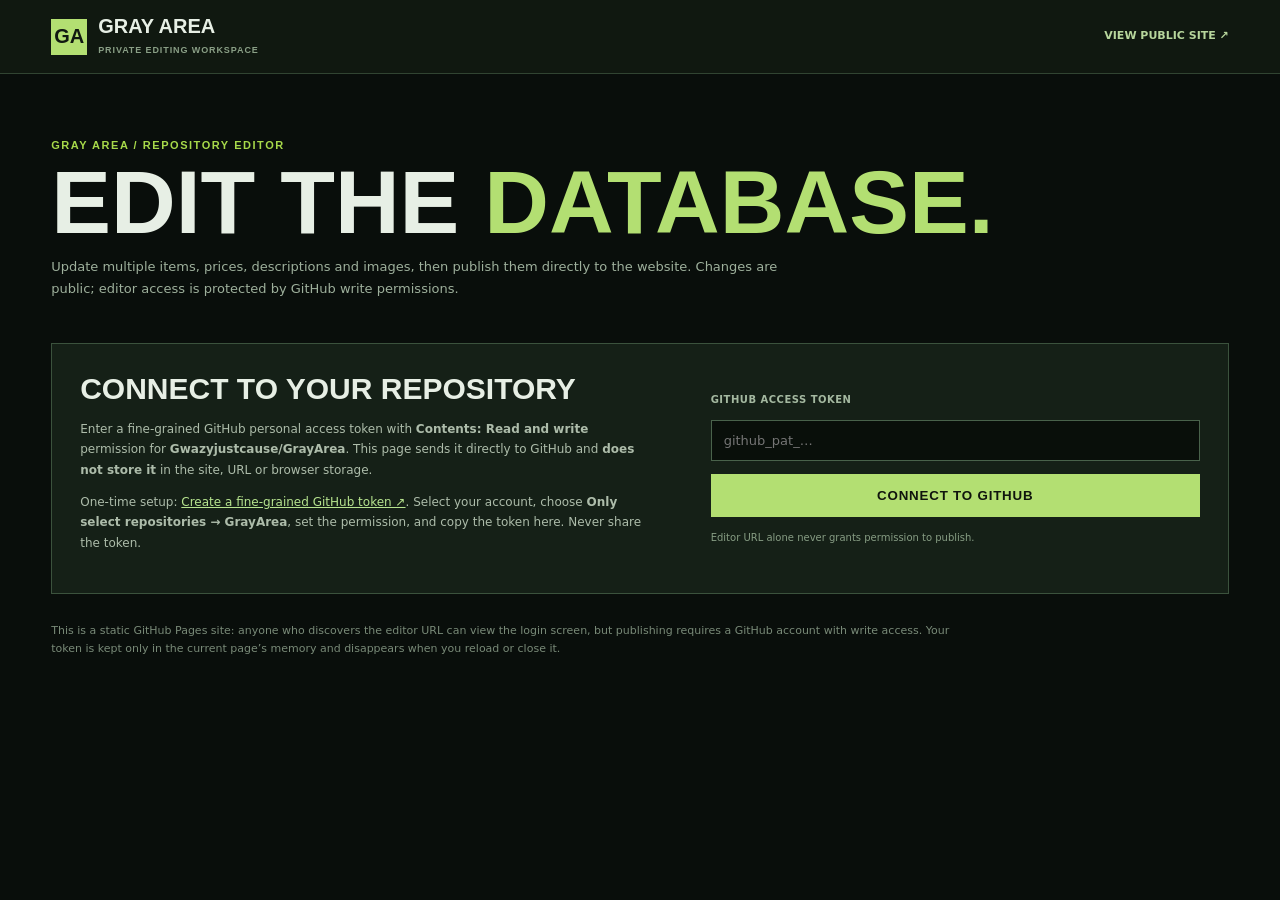
==== commit a3b8b80a: "Restrict admin page resources and GitHub API access with CSP" ====
--- a/admin.html
+++ b/admin.html
@@ -1,4 +1,4 @@
-<!doctype html><html lang="en"><head><meta charset="utf-8"><meta name="viewport" content="width=device-width,initial-scale=1"><meta name="robots" content="noindex,nofollow"><title>Gray Area · Editor</title><link href="https://fonts.googleapis.com/css2?family=Barlow+Condensed:wght@500;600;700&family=Inter:wght@400;500;600&display=swap" rel="stylesheet"><link rel="stylesheet" href="styles.css"><link rel="stylesheet" href="site.css"><link rel="stylesheet" href="admin.css"></head><body>
+<!doctype html><html lang="en"><head><meta charset="utf-8"><meta name="viewport" content="width=device-width,initial-scale=1"><meta name="robots" content="noindex,nofollow"><meta http-equiv="Content-Security-Policy" content="default-src 'self'; script-src 'self'; connect-src 'self' https://api.github.com; img-src 'self' https: data: blob:; style-src 'self' https://fonts.googleapis.com; font-src 'self' https://fonts.gstatic.com; object-src 'none'; base-uri 'self'; form-action 'self'"><title>Gray Area · Editor</title><link href="https://fonts.googleapis.com/css2?family=Barlow+Condensed:wght@500;600;700&family=Inter:wght@400;500;600&display=swap" rel="stylesheet"><link rel="stylesheet" href="styles.css"><link rel="stylesheet" href="site.css"><link rel="stylesheet" href="admin.css"></head><body>
 <header class="editor-header"><div class="editor-logo"><span>GA</span><div><b>GRAY AREA</b><small>PRIVATE EDITING WORKSPACE</small></div></div><a href="index.html">VIEW PUBLIC SITE ↗</a></header>
 <main class="editor-shell">
 <section class="editor-intro"><p class="kicker">GRAY AREA / REPOSITORY EDITOR</p><h1>EDIT THE <em>DATABASE.</em></h1><p>Update multiple items, prices, descriptions and images, then publish them directly to the website. Changes are public; editor access is protected by GitHub write permissions.</p></section>
--- a/admin.css
+++ b/admin.css
@@ -0,0 +1 @@
+:root{--adm:#b3df72}body{background:#090e0b;color:#e7efe5}#workspace[hidden],#itemForm[hidden],#imagePreview[hidden]{display:none!important}button{cursor:pointer}.editor-header{height:74px;padding:0 clamp(18px,4vw,60px);display:flex;align-items:center;justify-content:space-between;border-bottom:1px solid #314432;background:#101810}.editor-logo{display:flex;align-items:center;gap:11px}.editor-logo>span{display:grid;place-items:center;width:36px;height:36px;background:var(--adm);color:#101810;font:700 20px 'Barlow Condensed',sans-serif}.editor-logo b{display:block;font:700 20px 'Barlow Condensed',sans-serif}.editor-logo small{font:700 9px Inter,sans-serif;letter-spacing:.1em;color:#8a9f86}.editor-header>a{color:#b7d69c;text-decoration:none;font-size:11px;font-weight:700}.editor-shell{max-width:1440px;margin:auto;padding:34px clamp(16px,4vw,54px) 100px}.editor-intro{padding:20px 0 30px}.editor-intro h1{font:700 clamp(54px,7vw,95px)/.9 'Barlow Condensed',sans-serif;margin:9px 0;text-transform:uppercase}.editor-intro h1 em{color:var(--adm);font-style:normal}.editor-intro>p:last-child{color:#9eb09c;font-size:13px;max-width:750px;line-height:1.7}.editor-login{display:grid;grid-template-columns:1fr .85fr;gap:55px;padding:28px;border:1px solid #3b523d;background:#152017}.editor-login h2,.editor-list h2,.editor-details h2{font:700 30px 'Barlow Condensed',sans-serif;margin:0 0 13px}.editor-login p{font-size:12px;color:#adbcaa;line-height:1.7}.editor-login a{color:#b7e48f}.editor-login form{display:flex;flex-direction:column;gap:13px;justify-content:center}.editor-login label,.editor-details label{font-weight:700;font-size:10px;color:#a4b8a0;letter-spacing:.05em}.editor-login input,.editor-details input,.editor-details textarea,#filter{width:100%;padding:12px;background:#090f0a;border:1px solid #49624b;color:#e8f0e4;font:500 13px Inter,system-ui,sans-serif;box-sizing:border-box}.editor-login input:focus,.editor-details input:focus,.editor-details textarea:focus,#filter:focus{outline:1px solid #b3df72}.editor-login button,.editor-publish button,.editor-editactions #stageItem{background:var(--adm);border:1px solid var(--adm);color:#10150d;font-weight:800;letter-spacing:.06em;padding:13px 17px}.editor-login small{font-size:10px;color:#879d84}.editor-security{margin-top:28px;color:#798a78;font-size:11px;max-width:900px;line-height:1.6}.editor-workbar{display:flex;align-items:center;justify-content:space-between;gap:20px;border:1px solid #3a523d;background:#142117;padding:13px 18px;margin-bottom:18px}.editor-workbar small{color:#819a7d;font-size:9px;display:block}.editor-workbar small b{color:#c6edb3}.editor-workbar #syncStatus{display:block;margin-top:6px;color:#a9bbab;font-size:11px}.editor-workactions{display:flex;gap:8px;flex-wrap:wrap}.editor-workactions button,.editor-editactions button:not(#stageItem),#loadMore{border:1px solid #536c51;padding:11px 13px;background:#213021;color:#c3dfb9;font-weight:700;font-size:11px}.editor-grid{display:grid;grid-template-columns:minmax(290px,.8fr) minmax(0,1.2fr);gap:18px;align-items:start}.editor-list,.editor-details{border:1px solid #2c402e;background:#111a13;padding:18px;min-width:0}.editor-list-header{display:flex;justify-content:space-between;align-items:center}.editor-list-header b{color:#a8d47c}.editor-list #filter{margin-bottom:13px}.editor-item-list{display:grid;gap:3px;max-height:65vh;overflow:auto}.editor-item{display:flex;align-items:center;gap:10px;width:100%;text-align:left;background:#101710;border:1px solid #26382a;padding:8px;color:#d8e6d5}.editor-item:hover,.editor-item.selected{border-color:#a8ce76;background:#1a281c}.editor-item img{width:45px;height:45px;flex:0 0 45px;object-fit:contain;background:#080d09}.editor-item .no-image{width:45px;height:45px;flex:0 0 45px;background:#223225;display:grid;place-items:center;color:#607861;font:700 18px 'Barlow Condensed',sans-serif}.editor-item strong{display:block;font-size:12px;font-weight:600}.editor-item small{display:block;color:#839b80;font-size:10px;margin-top:4px}.editor-item .changed{color:#d7c279}.editor-details>p{color:#899c87;font-size:12px}.editor-details form{display:grid;gap:15px}.editor-details form label{display:grid;gap:7px}.editor-2{display:grid;grid-template-columns:1fr 1fr;gap:12px}.editor-imagebox{padding:15px;background:#0d150f;border:1px solid #304730;display:grid;gap:10px}.editor-imagebox p{color:#8a9d87;font-size:10px;margin:0}.editor-preview{width:100%;height:160px;display:grid;place-items:center;background:#071009;border:1px dashed #354936}.editor-preview img{max-width:95%;max-height:95%;object-fit:contain}.editor-preview span{color:#789077;font-size:11px}.editor-editactions{display:flex;gap:7px;flex-wrap:wrap}.editor-editactions button{flex:1}.editor-editactions #deleteItem{color:#eab2a6;border-color:#7e514b}.editor-publish{position:sticky;bottom:12px;margin-top:18px;display:flex;justify-content:space-between;gap:15px;align-items:center;padding:15px 20px;background:#1c2b1f;border:1px solid #7f9f59;box-shadow:0 6px 35px #000b;z-index:10}.editor-publish strong{display:block;font:700 23px 'Barlow Condensed',sans-serif;color:#bfeba3}.editor-publish small{display:block;color:#9caf94;font-size:11px;margin-top:2px}.editor-publish button:disabled{opacity:.4;cursor:default}.editor-list #loadMore{width:100%;margin-top:10px}.editor-list #loadMore[hidden],.editor-editactions button[hidden]{display:none!important}@media(max-width:1000px){.editor-grid{grid-template-columns:1fr}.editor-item-list{max-height:270px}.editor-login{grid-template-columns:1fr;gap:15px}}@media(max-width:620px){.editor-header{padding:0 16px}.editor-logo small{font-size:8px}.editor-workbar,.editor-publish{align-items:stretch;flex-direction:column}.editor-2{grid-template-columns:1fr}.editor-intro h1{font-size:60px}}
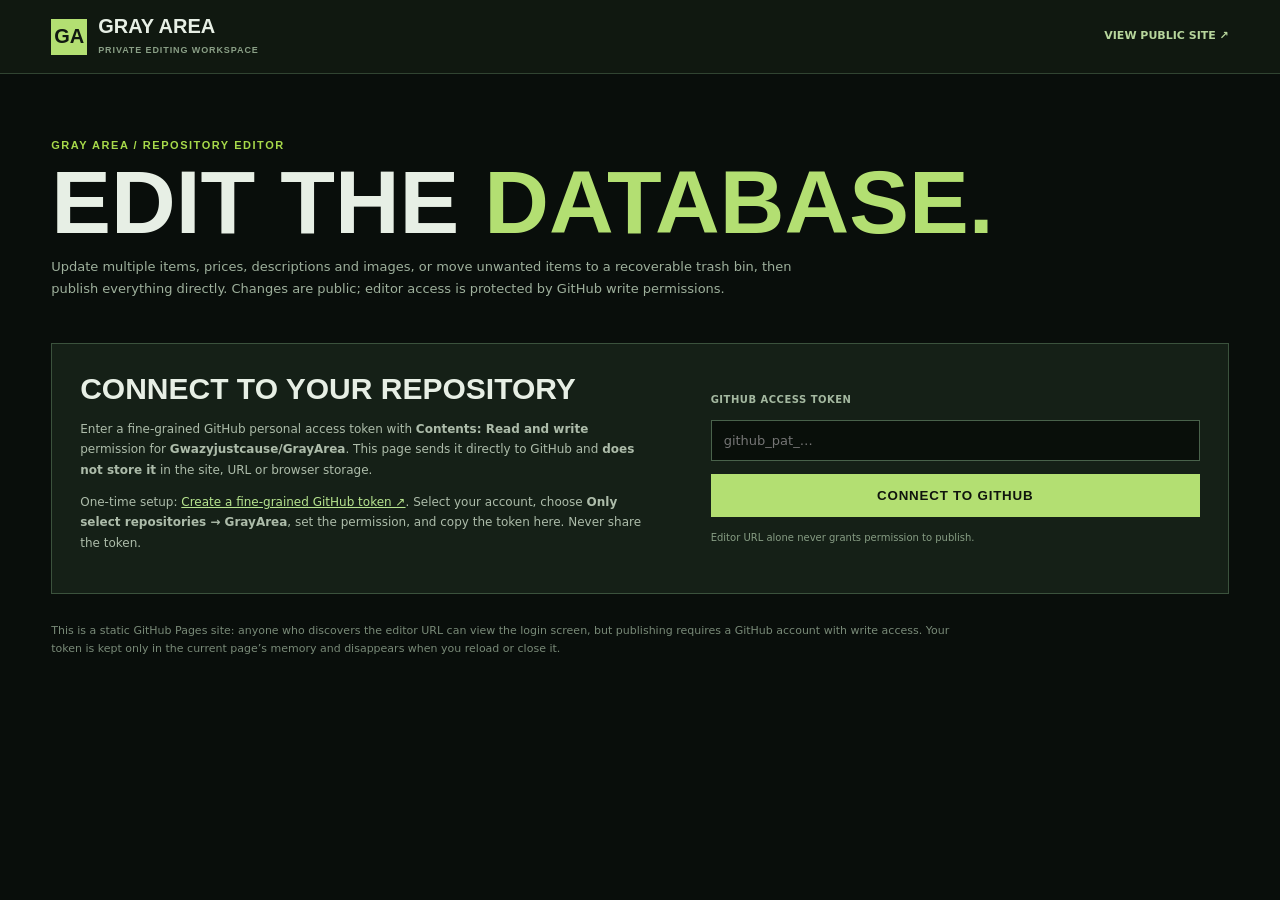
==== commit 9da69254: "Add active items and recoverable trash tabs to admin" ====
--- a/admin.html
+++ b/admin.html
@@ -1,20 +1,20 @@
 <!doctype html><html lang="en"><head><meta charset="utf-8"><meta name="viewport" content="width=device-width,initial-scale=1"><meta name="robots" content="noindex,nofollow"><meta http-equiv="Content-Security-Policy" content="default-src 'self'; script-src 'self'; connect-src 'self' https://api.github.com; img-src 'self' https: data: blob:; style-src 'self' https://fonts.googleapis.com; font-src 'self' https://fonts.gstatic.com; object-src 'none'; base-uri 'self'; form-action 'self'"><title>Gray Area · Editor</title><link href="https://fonts.googleapis.com/css2?family=Barlow+Condensed:wght@500;600;700&family=Inter:wght@400;500;600&display=swap" rel="stylesheet"><link rel="stylesheet" href="styles.css"><link rel="stylesheet" href="site.css"><link rel="stylesheet" href="admin.css"></head><body>
 <header class="editor-header"><div class="editor-logo"><span>GA</span><div><b>GRAY AREA</b><small>PRIVATE EDITING WORKSPACE</small></div></div><a href="index.html">VIEW PUBLIC SITE ↗</a></header>
 <main class="editor-shell">
-<section class="editor-intro"><p class="kicker">GRAY AREA / REPOSITORY EDITOR</p><h1>EDIT THE <em>DATABASE.</em></h1><p>Update multiple items, prices, descriptions and images, then publish them directly to the website. Changes are public; editor access is protected by GitHub write permissions.</p></section>
+<section class="editor-intro"><p class="kicker">GRAY AREA / REPOSITORY EDITOR</p><h1>EDIT THE <em>DATABASE.</em></h1><p>Update multiple items, prices, descriptions and images, or move unwanted items to a recoverable trash bin, then publish everything directly. Changes are public; editor access is protected by GitHub write permissions.</p></section>
 <section id="loginPanel" class="editor-login">
 <div><h2>CONNECT TO YOUR REPOSITORY</h2><p>Enter a fine-grained GitHub personal access token with <b>Contents: Read and write</b> permission for <b>Gwazyjustcause/GrayArea</b>. This page sends it directly to GitHub and <b>does not store it</b> in the site, URL or browser storage.</p><p>One-time setup: <a href="https://github.com/settings/personal-access-tokens/new" target="_blank" rel="noopener noreferrer">Create a fine-grained GitHub token ↗</a>. Select your account, choose <b>Only select repositories → GrayArea</b>, set the permission, and copy the token here. Never share the token.</p></div>
 <form id="connectForm"><label for="token">GITHUB ACCESS TOKEN</label><input id="token" type="password" required autocomplete="off" spellcheck="false" placeholder="github_pat_…"><button type="submit" id="connectButton">CONNECT TO GITHUB</button><small>Editor URL alone never grants permission to publish.</small></form>
 </section>
 <section id="workspace" hidden><div class="editor-workbar"><div><small>CONNECTED AS <b id="account">—</b></small><span id="syncStatus">Loading data…</span></div><div class="editor-workactions"><button id="newItem" type="button">+ ADD ITEM</button><button id="discard" type="button">DISCARD DRAFT</button><button id="disconnect" type="button">DISCONNECT</button></div></div>
-<div class="editor-grid"><section class="editor-list"><div class="editor-list-header"><h2>ITEMS</h2><b id="totalCount">0</b></div><input id="filter" placeholder="Search item name, ID or category…" type="search" autocomplete="off"><div id="itemList" class="editor-item-list"></div><button id="loadMore" type="button">LOAD MORE</button></section>
+<div class="editor-grid"><section class="editor-list"><div class="editor-list-header"><h2>ITEMS</h2><b id="totalCount">0</b></div><div class="editor-list-tabs"><button id="showActive" type="button" class="selected">ACTIVE ITEMS</button><button id="showTrash" type="button">TRASH <span id="trashCount">0</span></button></div><input id="filter" placeholder="Search item name, ID or category…" type="search" autocomplete="off"><div id="itemList" class="editor-item-list"></div><button id="loadMore" type="button">LOAD MORE</button></section>
 <section class="editor-details"><h2 id="formHeading">SELECT AN ITEM</h2><p id="formSubheading">Select something on the left or add a new item.</p><form id="itemForm" hidden>
 <label>ITEM NAME<input id="itemName" maxlength="120" required></label>
 <div class="editor-2"><label>DISPLAY CATEGORY<input id="itemCategory" maxlength="80" required></label><label>DATASET (NEW ITEMS)<input id="itemDataset" maxlength="60" placeholder="e.g. loot_items"></label></div>
 <div class="editor-2"><label>SELL PRICE ($)<input id="itemPrice" type="number" min="0" step=".01" required></label><label>INVENTORY SLOTS<input id="itemSlots" type="number" min="1" max="9999" required></label></div>
 <label>DESCRIPTION<textarea id="itemDescription" rows="3" maxlength="1000" placeholder="Optional item notes"></textarea></label>
 <div class="editor-imagebox"><label>ITEM IMAGE<input id="itemImage" type="file" accept="image/png,image/jpeg,image/webp,image/gif"></label><div class="editor-preview"><img id="imagePreview" alt="Item image preview" hidden><span id="emptyPreview">No image</span></div><p>PNG, JPG, WebP or GIF. Images are resized and uploaded to the repository as WebP when you publish.</p><label>OR IMAGE URL<input id="itemImageUrl" type="text" placeholder="https://… or admin-images/…"></label></div>
-<div class="editor-editactions"><button id="stageItem" type="submit">ADD TO CHANGES</button><button id="revertItem" type="button" hidden>REVERT PUBLISHED EDIT</button><button id="deleteItem" type="button" hidden>DELETE ADDED ITEM</button></div></form>
+<div class="editor-editactions"><button id="stageItem" type="submit">ADD TO CHANGES</button><button id="revertItem" type="button" hidden>REVERT PUBLISHED EDIT</button><button id="deleteItem" type="button" hidden>MOVE TO TRASH</button><button id="restoreItem" type="button" hidden>RESTORE ITEM</button></div></form>
 </section></div>
 <div id="publishBar" class="editor-publish"><div><strong id="changeCount">NO CHANGES</strong><small id="message">Edit or add an item, then click “Add to changes”.</small></div><button id="publish" type="button" disabled>PUBLISH TO WEBSITE</button></div>
 </section>
